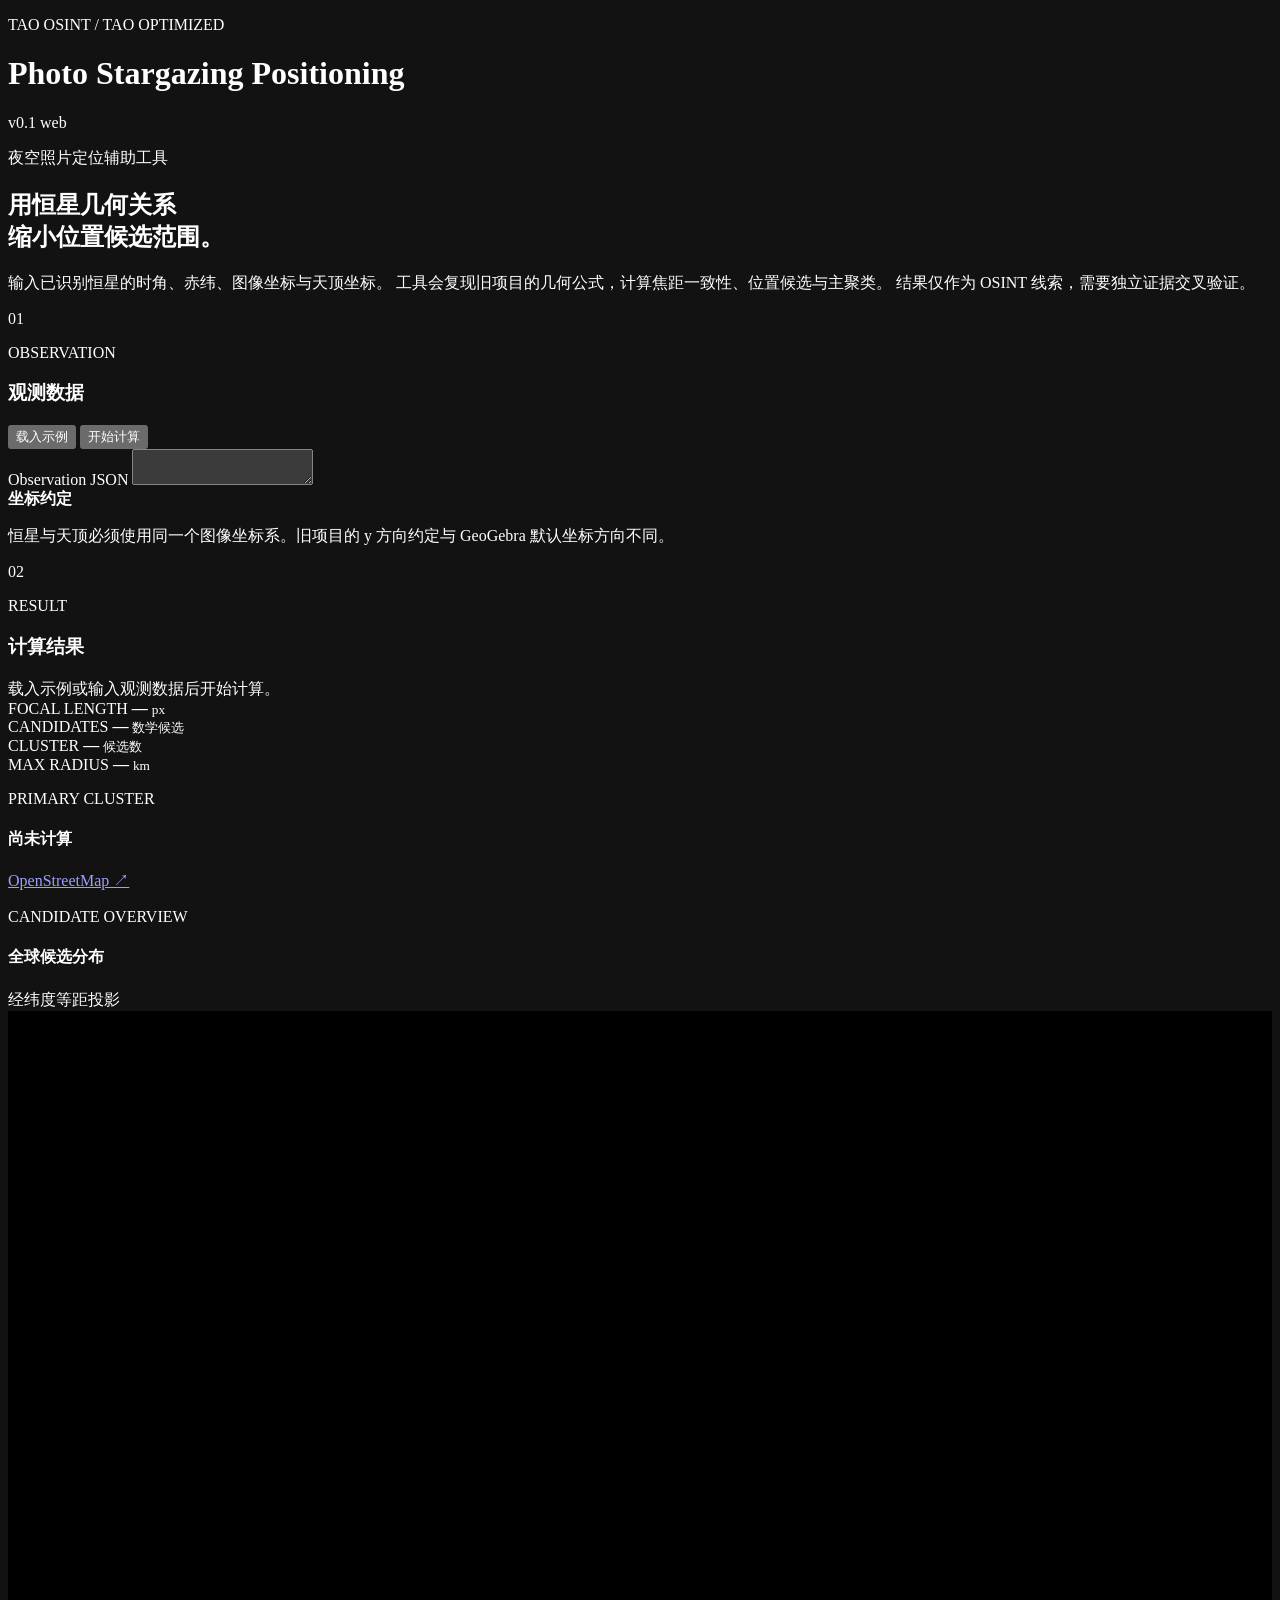
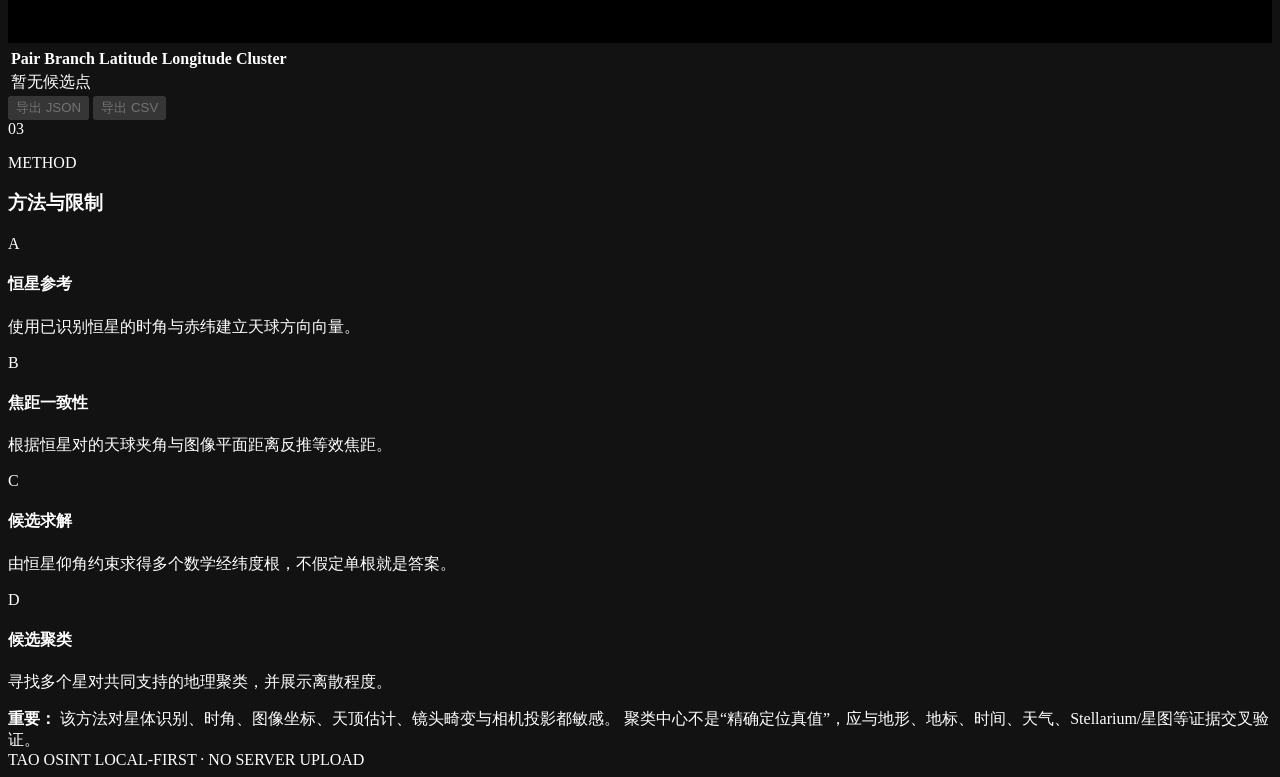
==== projects/photo-stargazing-positioning/web/index.html @ a11e73de "Add stargazing web workbench" ====
<!doctype html>
<html lang="zh-CN">
<head>
  <meta charset="utf-8" />
  <meta name="viewport" content="width=device-width, initial-scale=1" />
  <meta name="color-scheme" content="dark" />
  <title>TAO OSINT · Photo Stargazing Positioning</title>
  <link rel="stylesheet" href="./styles.css" />
</head>
<body>
  <main class="shell">
    <header class="topbar">
      <div>
        <p class="eyebrow">TAO OSINT / TAO OPTIMIZED</p>
        <h1>Photo Stargazing Positioning</h1>
      </div>
      <span class="version">v0.1 web</span>
    </header>

    <section class="hero">
      <div>
        <p class="kicker">夜空照片定位辅助工具</p>
        <h2>用恒星几何关系<br><span>缩小位置候选范围。</span></h2>
      </div>
      <p class="lede">
        输入已识别恒星的时角、赤纬、图像坐标与天顶坐标。
        工具会复现旧项目的几何公式，计算焦距一致性、位置候选与主聚类。
        结果仅作为 OSINT 线索，需要独立证据交叉验证。
      </p>
    </section>

    <section class="workspace">
      <aside class="input-panel">
        <div class="section-title">
          <span>01</span>
          <div>
            <p>OBSERVATION</p>
            <h3>观测数据</h3>
          </div>
        </div>

        <div class="actions">
          <button id="load-sample" class="secondary">载入示例</button>
          <button id="run-analysis" class="primary">开始计算</button>
        </div>

        <label for="observation-json">Observation JSON</label>
        <textarea id="observation-json" spellcheck="false" aria-label="Observation JSON"></textarea>

        <div class="hint">
          <strong>坐标约定</strong>
          <p>恒星与天顶必须使用同一个图像坐标系。旧项目的 y 方向约定与 GeoGebra 默认坐标方向不同。</p>
        </div>
      </aside>

      <section class="results-panel">
        <div class="section-title">
          <span>02</span>
          <div>
            <p>RESULT</p>
            <h3>计算结果</h3>
          </div>
        </div>

        <div id="status" class="status idle">载入示例或输入观测数据后开始计算。</div>

        <div class="metrics">
          <article>
            <span>FOCAL LENGTH</span>
            <strong id="metric-focal">—</strong>
            <small>px</small>
          </article>
          <article>
            <span>CANDIDATES</span>
            <strong id="metric-candidates">—</strong>
            <small>数学候选</small>
          </article>
          <article>
            <span>CLUSTER</span>
            <strong id="metric-cluster">—</strong>
            <small>候选数</small>
          </article>
          <article>
            <span>MAX RADIUS</span>
            <strong id="metric-radius">—</strong>
            <small>km</small>
          </article>
        </div>

        <div class="cluster-card">
          <div>
            <p>PRIMARY CLUSTER</p>
            <h4 id="cluster-coordinate">尚未计算</h4>
          </div>
          <a id="map-link" class="map-link disabled" href="#" target="_blank" rel="noreferrer">OpenStreetMap ↗</a>
        </div>

        <div class="map-card">
          <div class="map-head">
            <div>
              <p>CANDIDATE OVERVIEW</p>
              <h4>全球候选分布</h4>
            </div>
            <span>经纬度等距投影</span>
          </div>
          <svg id="candidate-map" viewBox="0 0 1000 500" role="img" aria-label="Candidate location overview">
            <rect width="1000" height="500" class="map-bg"></rect>
            <g id="grid"></g>
            <g id="candidate-points"></g>
          </svg>
        </div>

        <div class="table-wrap">
          <table>
            <thead>
              <tr>
                <th>Pair</th>
                <th>Branch</th>
                <th>Latitude</th>
                <th>Longitude</th>
                <th>Cluster</th>
              </tr>
            </thead>
            <tbody id="candidate-table">
              <tr><td colspan="5" class="empty">暂无候选点</td></tr>
            </tbody>
          </table>
        </div>

        <div class="export-actions">
          <button id="export-json" class="secondary" disabled>导出 JSON</button>
          <button id="export-csv" class="secondary" disabled>导出 CSV</button>
        </div>
      </section>
    </section>

    <section class="method">
      <div class="section-title">
        <span>03</span>
        <div>
          <p>METHOD</p>
          <h3>方法与限制</h3>
        </div>
      </div>

      <div class="method-grid">
        <article><span>A</span><h4>恒星参考</h4><p>使用已识别恒星的时角与赤纬建立天球方向向量。</p></article>
        <article><span>B</span><h4>焦距一致性</h4><p>根据恒星对的天球夹角与图像平面距离反推等效焦距。</p></article>
        <article><span>C</span><h4>候选求解</h4><p>由恒星仰角约束求得多个数学经纬度根，不假定单根就是答案。</p></article>
        <article><span>D</span><h4>候选聚类</h4><p>寻找多个星对共同支持的地理聚类，并展示离散程度。</p></article>
      </div>

      <div class="warning">
        <strong>重要：</strong>
        该方法对星体识别、时角、图像坐标、天顶估计、镜头畸变与相机投影都敏感。
        聚类中心不是“精确定位真值”，应与地形、地标、时间、天气、Stellarium/星图等证据交叉验证。
      </div>
    </section>

    <footer>
      <span>TAO OSINT</span>
      <span>LOCAL-FIRST · NO SERVER UPLOAD</span>
    </footer>
  </main>

  <script src="./app.js"></script>
</body>
</html>
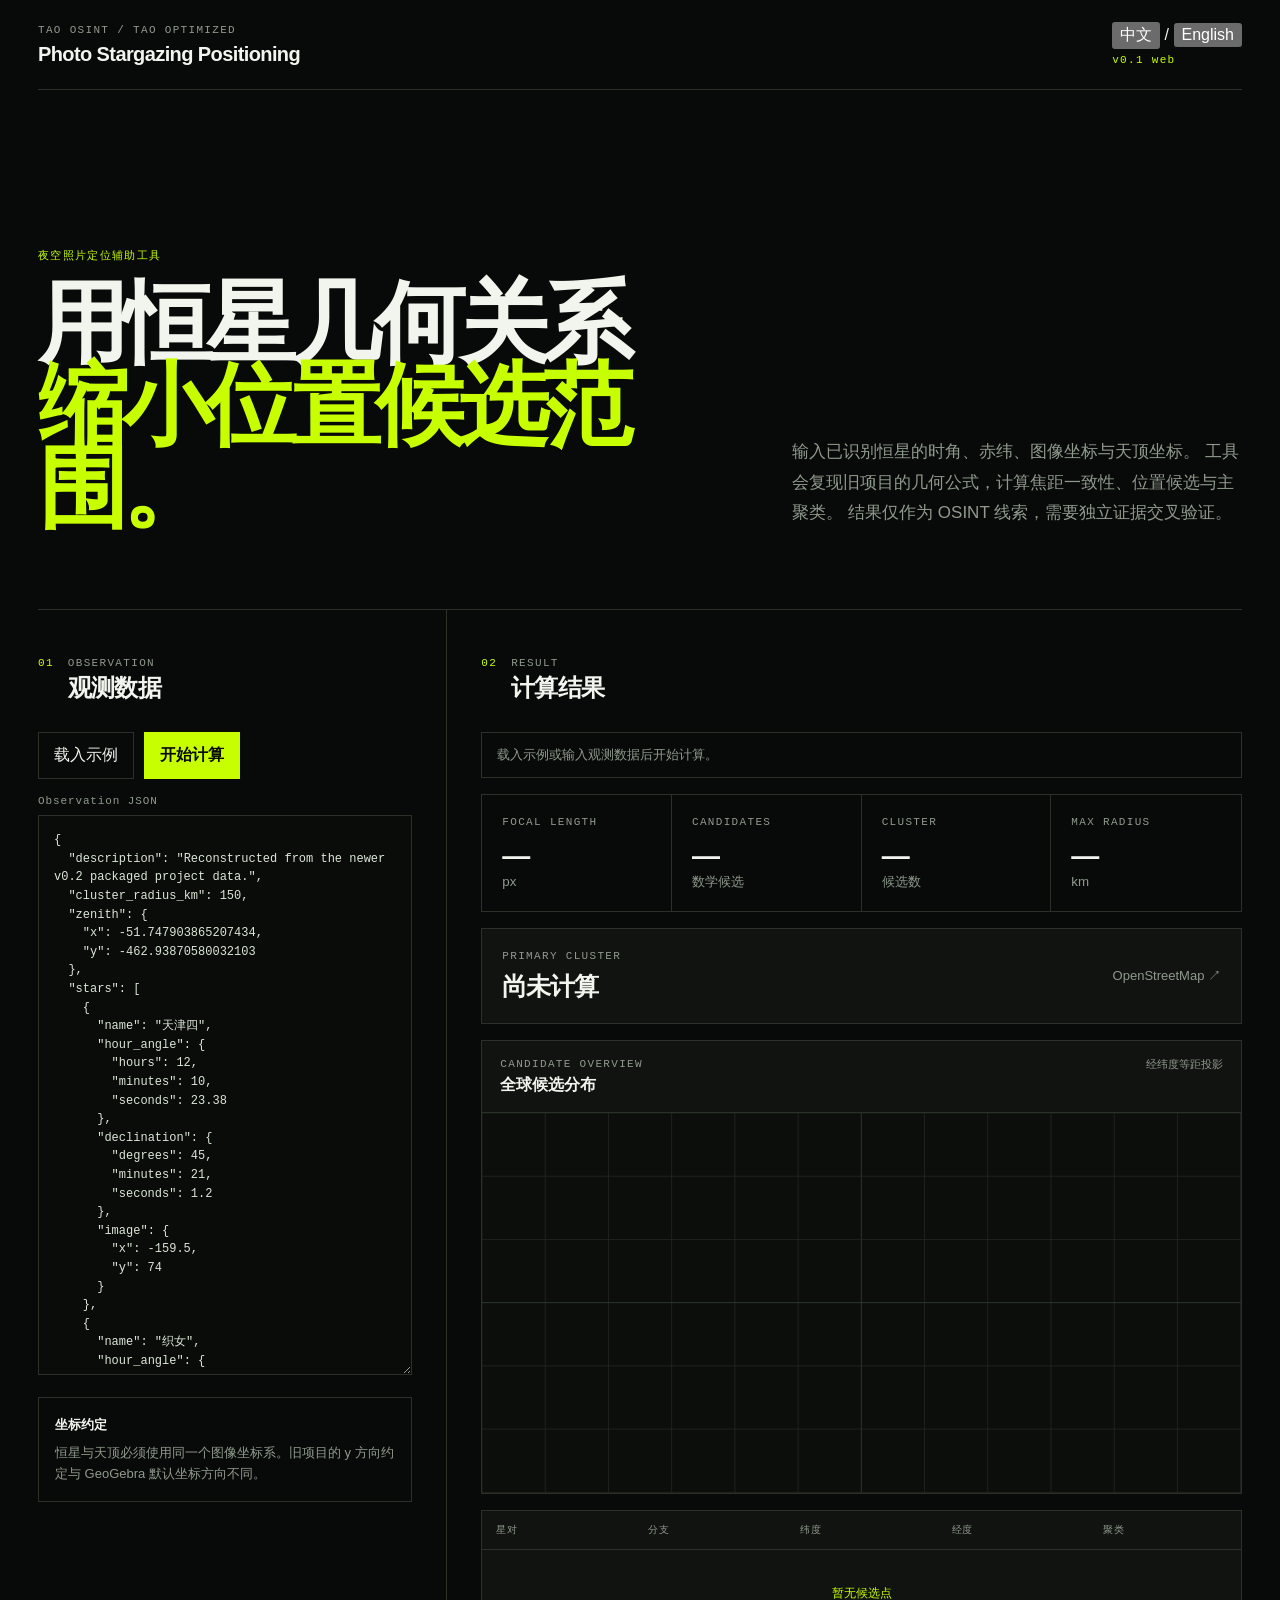
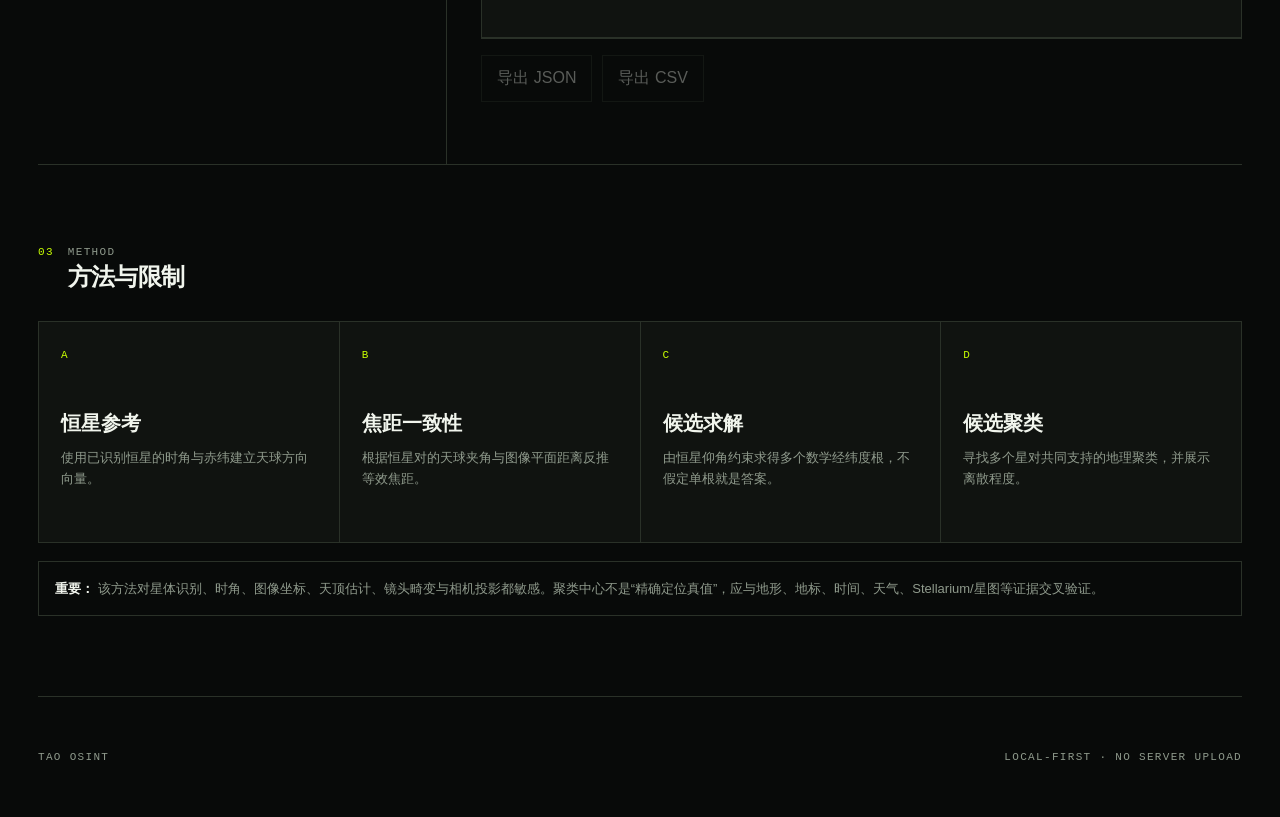
==== commit bc6cac87: "Add bilingual language switch to stargazing UI" ====
--- a/projects/photo-stargazing-positioning/web/index.html
+++ b/projects/photo-stargazing-positioning/web/index.html
@@ -14,15 +14,22 @@
         <p class="eyebrow">TAO OSINT / TAO OPTIMIZED</p>
         <h1>Photo Stargazing Positioning</h1>
       </div>
-      <span class="version">v0.1 web</span>
+      <div class="topbar-actions">
+        <div class="language-switch" role="group" aria-label="Language">
+          <button type="button" class="language-button" data-lang="zh-CN">中文</button>
+          <span>/</span>
+          <button type="button" class="language-button" data-lang="en">English</button>
+        </div>
+        <span class="version">v0.1 web</span>
+      </div>
     </header>
 
     <section class="hero">
       <div>
-        <p class="kicker">夜空照片定位辅助工具</p>
+        <p class="kicker" data-i18n="hero.kicker">夜空照片定位辅助工具</p>
         <h2>用恒星几何关系<br><span>缩小位置候选范围。</span></h2>
       </div>
-      <p class="lede">
+      <p class="lede" data-i18n="hero.description">
         输入已识别恒星的时角、赤纬、图像坐标与天顶坐标。
         工具会复现旧项目的几何公式，计算焦距一致性、位置候选与主聚类。
         结果仅作为 OSINT 线索，需要独立证据交叉验证。
@@ -35,21 +42,21 @@
           <span>01</span>
           <div>
             <p>OBSERVATION</p>
-            <h3>观测数据</h3>
+            <h3 data-i18n="input.title">观测数据</h3>
           </div>
         </div>
 
         <div class="actions">
-          <button id="load-sample" class="secondary">载入示例</button>
-          <button id="run-analysis" class="primary">开始计算</button>
+          <button id="load-sample" class="secondary" data-i18n="input.loadSample">载入示例</button>
+          <button id="run-analysis" class="primary" data-i18n="input.run">开始计算</button>
         </div>
 
         <label for="observation-json">Observation JSON</label>
         <textarea id="observation-json" spellcheck="false" aria-label="Observation JSON"></textarea>
 
         <div class="hint">
-          <strong>坐标约定</strong>
-          <p>恒星与天顶必须使用同一个图像坐标系。旧项目的 y 方向约定与 GeoGebra 默认坐标方向不同。</p>
+          <strong data-i18n="input.coordinateTitle">坐标约定</strong>
+          <p data-i18n="input.coordinateText">恒星与天顶必须使用同一个图像坐标系。旧项目的 y 方向约定与 GeoGebra 默认坐标方向不同。</p>
         </div>
       </aside>
 
@@ -58,11 +65,11 @@
           <span>02</span>
           <div>
             <p>RESULT</p>
-            <h3>计算结果</h3>
+            <h3 data-i18n="result.title">计算结果</h3>
           </div>
         </div>
 
-        <div id="status" class="status idle">载入示例或输入观测数据后开始计算。</div>
+        <div id="status" class="status idle" data-i18n="status.idle">载入示例或输入观测数据后开始计算。</div>
 
         <div class="metrics">
           <article>
@@ -73,12 +80,12 @@
           <article>
             <span>CANDIDATES</span>
             <strong id="metric-candidates">—</strong>
-            <small>数学候选</small>
+            <small data-i18n="metric.candidates">数学候选</small>
           </article>
           <article>
             <span>CLUSTER</span>
             <strong id="metric-cluster">—</strong>
-            <small>候选数</small>
+            <small data-i18n="metric.cluster">候选数</small>
           </article>
           <article>
             <span>MAX RADIUS</span>
@@ -90,7 +97,7 @@
         <div class="cluster-card">
           <div>
             <p>PRIMARY CLUSTER</p>
-            <h4 id="cluster-coordinate">尚未计算</h4>
+            <h4 id="cluster-coordinate" data-i18n="cluster.notCalculated">尚未计算</h4>
           </div>
           <a id="map-link" class="map-link disabled" href="#" target="_blank" rel="noreferrer">OpenStreetMap ↗</a>
         </div>
@@ -99,9 +106,9 @@
           <div class="map-head">
             <div>
               <p>CANDIDATE OVERVIEW</p>
-              <h4>全球候选分布</h4>
+              <h4 data-i18n="map.title">全球候选分布</h4>
             </div>
-            <span>经纬度等距投影</span>
+            <span data-i18n="map.projection">经纬度等距投影</span>
           </div>
           <svg id="candidate-map" viewBox="0 0 1000 500" role="img" aria-label="Candidate location overview">
             <rect width="1000" height="500" class="map-bg"></rect>
@@ -114,22 +121,22 @@
           <table>
             <thead>
               <tr>
-                <th>Pair</th>
-                <th>Branch</th>
-                <th>Latitude</th>
-                <th>Longitude</th>
-                <th>Cluster</th>
+                <th data-i18n="table.pair">星对</th>
+                <th data-i18n="table.branch">分支</th>
+                <th data-i18n="table.latitude">纬度</th>
+                <th data-i18n="table.longitude">经度</th>
+                <th data-i18n="table.cluster">聚类</th>
               </tr>
             </thead>
             <tbody id="candidate-table">
-              <tr><td colspan="5" class="empty">暂无候选点</td></tr>
+              <tr><td colspan="5" class="empty" data-i18n="table.empty">暂无候选点</td></tr>
             </tbody>
           </table>
         </div>
 
         <div class="export-actions">
-          <button id="export-json" class="secondary" disabled>导出 JSON</button>
-          <button id="export-csv" class="secondary" disabled>导出 CSV</button>
+          <button id="export-json" class="secondary" disabled data-i18n="export.json">导出 JSON</button>
+          <button id="export-csv" class="secondary" disabled data-i18n="export.csv">导出 CSV</button>
         </div>
       </section>
     </section>
@@ -139,21 +146,20 @@
         <span>03</span>
         <div>
           <p>METHOD</p>
-          <h3>方法与限制</h3>
+          <h3 data-i18n="method.title">方法与限制</h3>
         </div>
       </div>
 
       <div class="method-grid">
-        <article><span>A</span><h4>恒星参考</h4><p>使用已识别恒星的时角与赤纬建立天球方向向量。</p></article>
-        <article><span>B</span><h4>焦距一致性</h4><p>根据恒星对的天球夹角与图像平面距离反推等效焦距。</p></article>
-        <article><span>C</span><h4>候选求解</h4><p>由恒星仰角约束求得多个数学经纬度根，不假定单根就是答案。</p></article>
-        <article><span>D</span><h4>候选聚类</h4><p>寻找多个星对共同支持的地理聚类，并展示离散程度。</p></article>
+        <article><span>A</span><h4 data-i18n="method.a.title">恒星参考</h4><p data-i18n="method.a.text">使用已识别恒星的时角与赤纬建立天球方向向量。</p></article>
+        <article><span>B</span><h4 data-i18n="method.b.title">焦距一致性</h4><p data-i18n="method.b.text">根据恒星对的天球夹角与图像平面距离反推等效焦距。</p></article>
+        <article><span>C</span><h4 data-i18n="method.c.title">候选求解</h4><p data-i18n="method.c.text">由恒星仰角约束求得多个数学经纬度根，不假定单根就是答案。</p></article>
+        <article><span>D</span><h4 data-i18n="method.d.title">候选聚类</h4><p data-i18n="method.d.text">寻找多个星对共同支持的地理聚类，并展示离散程度。</p></article>
       </div>
 
       <div class="warning">
-        <strong>重要：</strong>
-        该方法对星体识别、时角、图像坐标、天顶估计、镜头畸变与相机投影都敏感。
-        聚类中心不是“精确定位真值”，应与地形、地标、时间、天气、Stellarium/星图等证据交叉验证。
+        <strong data-i18n="warning.label">重要：</strong>
+        <span data-i18n="warning.text">该方法对星体识别、时角、图像坐标、天顶估计、镜头畸变与相机投影都敏感。聚类中心不是“精确定位真值”，应与地形、地标、时间、天气、Stellarium/星图等证据交叉验证。</span>
       </div>
     </section>
 
--- a/projects/photo-stargazing-positioning/web/styles.css
+++ b/projects/photo-stargazing-positioning/web/styles.css
@@ -0,0 +1,158 @@
+:root {
+  --bg: #080a09;
+  --panel: #101310;
+  --panel-2: #151a15;
+  --text: #f1f5ed;
+  --muted: #8f9a8c;
+  --line: #2a3128;
+  --accent: #c8ff00;
+  --danger: #ff7a7a;
+}
+
+* { box-sizing: border-box; }
+html { scroll-behavior: smooth; }
+body {
+  margin: 0;
+  background: var(--bg);
+  color: var(--text);
+  font-family: Arial, Helvetica, sans-serif;
+}
+button, textarea { font: inherit; }
+button { cursor: pointer; }
+.shell { max-width: 1600px; margin: 0 auto; padding: 0 38px; }
+.topbar {
+  min-height: 90px;
+  display: flex;
+  align-items: center;
+  justify-content: space-between;
+  border-bottom: 1px solid var(--line);
+}
+.eyebrow, .kicker, .section-title p, .section-title > span, .version,
+.metrics span, .cluster-card p, .map-head p, footer {
+  margin: 0;
+  color: var(--muted);
+  font: 11px/1.3 monospace;
+  letter-spacing: .12em;
+}
+.topbar h1 { margin: 5px 0 0; font-size: 20px; letter-spacing: -.03em; }
+.version { color: var(--accent); }
+.hero {
+  min-height: 520px;
+  display: grid;
+  grid-template-columns: 1.5fr 1fr;
+  align-items: end;
+  gap: 80px;
+  padding: 80px 0;
+  border-bottom: 1px solid var(--line);
+}
+.kicker { color: var(--accent); }
+.hero h2 {
+  margin: 18px 0 0;
+  font-size: clamp(54px, 7vw, 110px);
+  line-height: .92;
+  letter-spacing: -.065em;
+  font-weight: 600;
+}
+.hero h2 span { color: var(--accent); }
+.lede { color: var(--muted); font-size: 17px; line-height: 1.8; margin: 0; max-width: 600px; }
+.workspace {
+  display: grid;
+  grid-template-columns: minmax(340px, .85fr) minmax(0, 1.65fr);
+  border-bottom: 1px solid var(--line);
+}
+.input-panel, .results-panel { padding: 46px 0; }
+.input-panel { padding-right: 34px; border-right: 1px solid var(--line); }
+.results-panel { padding-left: 34px; }
+.section-title { display: flex; gap: 14px; align-items: flex-start; margin-bottom: 28px; }
+.section-title > span { color: var(--accent); }
+.section-title h3 { margin: 2px 0 0; font-size: 24px; letter-spacing: -.03em; }
+.actions, .export-actions { display: flex; gap: 10px; margin-bottom: 16px; }
+.primary, .secondary {
+  border: 1px solid var(--line);
+  padding: 12px 15px;
+  background: transparent;
+  color: var(--text);
+}
+.primary { background: var(--accent); border-color: var(--accent); color: #080a09; font-weight: 800; }
+.secondary:hover { border-color: var(--accent); }
+button:disabled { opacity: .35; cursor: default; }
+label { display: block; margin: 15px 0 8px; color: var(--muted); font: 11px monospace; letter-spacing: .08em; }
+textarea {
+  width: 100%;
+  min-height: 560px;
+  padding: 15px;
+  resize: vertical;
+  border: 1px solid var(--line);
+  outline: none;
+  background: #090c09;
+  color: #dce7d8;
+  font: 12px/1.55 monospace;
+}
+textarea:focus { border-color: var(--accent); }
+.hint, .warning {
+  margin-top: 18px;
+  padding: 16px;
+  border: 1px solid var(--line);
+  color: var(--muted);
+  line-height: 1.65;
+  font-size: 13px;
+}
+.hint strong, .warning strong { color: var(--text); }
+.hint p { margin: 6px 0 0; }
+.status { padding: 13px 15px; border: 1px solid var(--line); color: var(--muted); margin-bottom: 16px; font-size: 13px; }
+.status.ok { border-color: #53731b; color: var(--accent); }
+.status.error { border-color: #733737; color: var(--danger); }
+.metrics { display: grid; grid-template-columns: repeat(4, 1fr); border: 1px solid var(--line); }
+.metrics article { padding: 20px; border-right: 1px solid var(--line); }
+.metrics article:last-child { border-right: 0; }
+.metrics span { display: block; }
+.metrics strong { display: block; font-size: 28px; margin-top: 10px; }
+.metrics small { color: var(--muted); }
+.cluster-card, .map-card, .table-wrap { margin-top: 16px; border: 1px solid var(--line); background: var(--panel); }
+.cluster-card { padding: 20px; display: flex; justify-content: space-between; align-items: center; gap: 20px; }
+.cluster-card h4 { margin: 7px 0 0; font-size: 25px; letter-spacing: -.04em; }
+.map-link { color: var(--accent); font-size: 13px; text-decoration: none; }
+.map-link.disabled { color: var(--muted); pointer-events: none; }
+.map-head { display: flex; justify-content: space-between; padding: 16px 18px; border-bottom: 1px solid var(--line); }
+.map-head h4 { margin: 4px 0 0; }
+.map-head > span { color: var(--muted); font-size: 11px; }
+#candidate-map { width: 100%; display: block; aspect-ratio: 2/1; }
+.map-bg { fill: #0b0e0b; }
+.grid-line { stroke: #242b23; stroke-width: 1; }
+.equator { stroke: #394237; }
+.prime { stroke: #394237; }
+.point { fill: #758073; stroke: #0b0e0b; stroke-width: 2; }
+.point.cluster { fill: var(--accent); }
+.point-center { fill: none; stroke: var(--accent); stroke-width: 3; }
+.table-wrap { overflow-x: auto; }
+table { width: 100%; border-collapse: collapse; font-size: 12px; }
+th, td { padding: 12px 14px; text-align: left; border-bottom: 1px solid var(--line); white-space: nowrap; }
+th { color: var(--muted); font: 10px monospace; letter-spacing: .09em; }
+td { color: #d5ddd1; }
+td:last-child { color: var(--accent); }
+.empty { text-align: center; color: var(--muted); padding: 35px; }
+.export-actions { margin-top: 16px; }
+.method { padding: 80px 0; border-bottom: 1px solid var(--line); }
+.method-grid { display: grid; grid-template-columns: repeat(4, 1fr); gap: 1px; background: var(--line); border: 1px solid var(--line); }
+.method-grid article { min-height: 220px; padding: 22px; background: var(--panel); }
+.method-grid article > span { color: var(--accent); font: 11px monospace; }
+.method-grid h4 { margin: 48px 0 10px; font-size: 20px; }
+.method-grid p { margin: 0; color: var(--muted); line-height: 1.65; font-size: 13px; }
+.warning { margin-top: 18px; }
+footer { min-height: 120px; display: flex; justify-content: space-between; align-items: center; }
+
+@media (max-width: 1000px) {
+  .shell { padding: 0 20px; }
+  .hero, .workspace { grid-template-columns: 1fr; }
+  .hero { gap: 36px; min-height: auto; }
+  .input-panel { border-right: 0; border-bottom: 1px solid var(--line); padding-right: 0; }
+  .results-panel { padding-left: 0; }
+  .metrics, .method-grid { grid-template-columns: 1fr 1fr; }
+  .metrics article:nth-child(2) { border-right: 0; }
+}
+@media (max-width: 620px) {
+  .metrics, .method-grid { grid-template-columns: 1fr; }
+  .metrics article { border-right: 0; border-bottom: 1px solid var(--line); }
+  .cluster-card, .map-head, footer { align-items: flex-start; flex-direction: column; }
+  .hero h2 { font-size: 50px; }
+}
